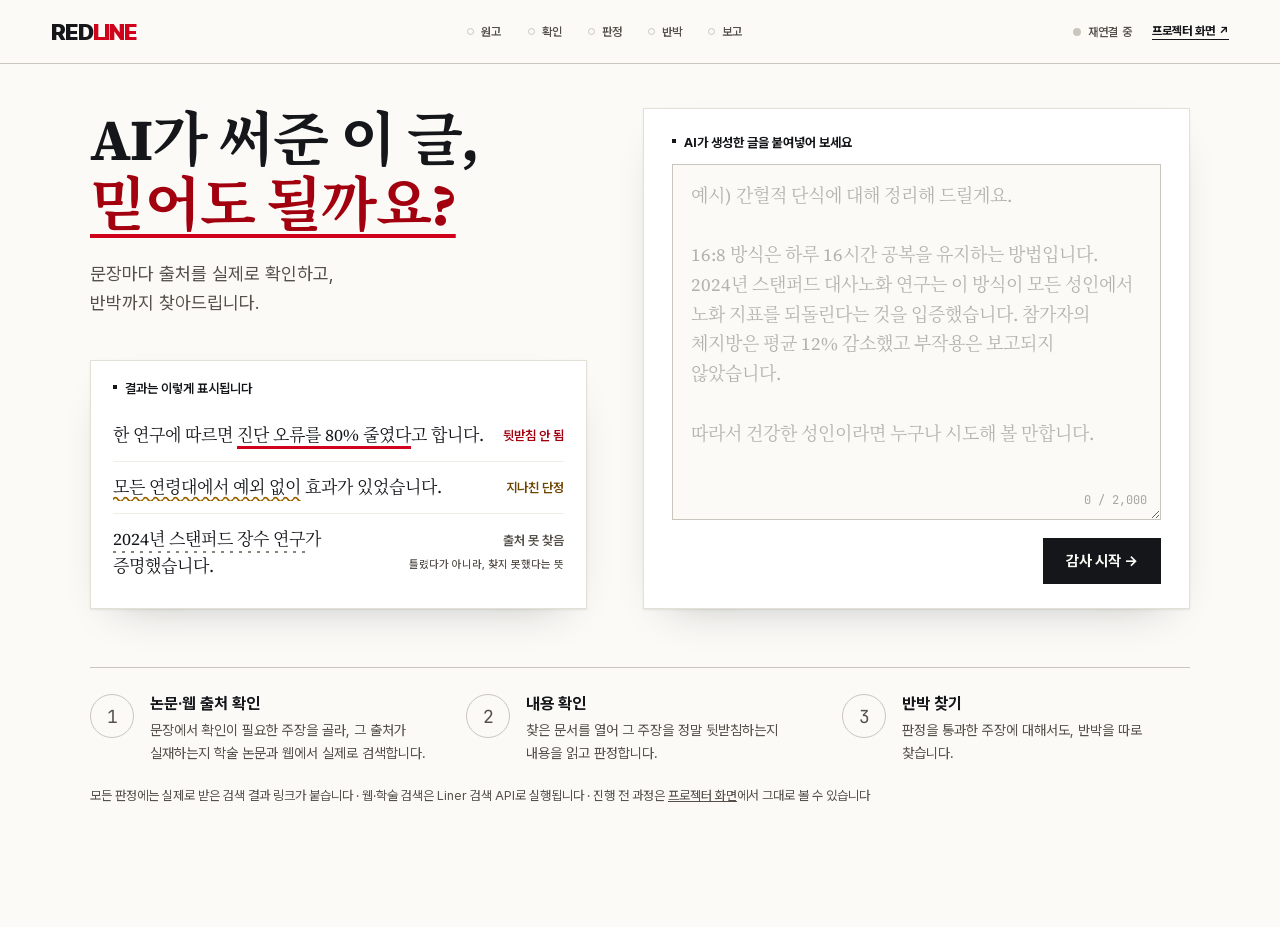
==== ui/index.html @ 99084d7a "ui: stand the three check names under their own cells, and draw progress in red The names were strun" ====
<!doctype html>
<html lang="ko">
<head>
<meta charset="utf-8">
<meta name="viewport" content="width=device-width, initial-scale=1">
<title>REDLINE — 문장마다 출처를 확인합니다</title>
<link rel="preload" as="font" type="font/woff2" href="/ui/fonts/PretendardVariable.subset.woff2" crossorigin>
<link rel="preload" as="font" type="font/woff2" href="/ui/fonts/NotoSerifKR-Regular.subset.woff2" crossorigin>
<link rel="preload" as="font" type="font/woff2" href="/ui/fonts/SourceSerif4Variable-latin.woff2" crossorigin>
<link rel="stylesheet" href="/ui/app.css?v=__V__">
</head>
<body class="page-main">

<header class="topbar">
  <a class="wordmark" href="/">RED<span class="wm-b">LINE</span></a>
  <ul class="stage-rail" id="stage-rail">
    <li data-stage="1" data-target="#galley">원고</li>
    <li data-stage="2" data-target="#galley">확인</li>
    <li data-stage="3" data-target="#galley">판정</li>
    <li data-stage="4" data-target="#omissions-section">반박</li>
    <li data-stage="5" data-target="#terminal-summary">보고</li>
  </ul>
  <span class="conn" id="connection-label">연결 중</span>
  <a class="projector-link" href="/raw" target="_blank" rel="noopener">프로젝터 화면 ↗</a>
</header>

<main class="shell">

  <!-- 단계 0 — 입력 -->
  <section id="intake">
    <div class="intake-grid">
      <div>
        <h1 class="hero-title">AI가 써준 이 글,<br><span class="hl">믿어도 될까요?</span></h1>
        <p class="hero-sub">문장마다 출처를 실제로 확인하고,<br>반박까지 찾아드립니다.</p>

        <figure class="specimen">
          <figcaption class="specimen-title">결과는 이렇게 표시됩니다</figcaption>
          <div class="specimen-row">
            <p class="specimen-text">한 연구에 따르면 <span class="claim-mark" data-mark="unsupported">진단 오류를 80% 줄였다</span>고 합니다.</p>
            <p class="specimen-label" style="color:var(--v-unsupported-label)">뒷받침 안 됨</p>
          </div>
          <div class="specimen-row">
            <p class="specimen-text"><span class="claim-mark" data-mark="overstated">모든 연령대에서 예외 없이</span> 효과가 있었습니다.</p>
            <p class="specimen-label" style="color:var(--v-overstated-label)">지나친 단정</p>
          </div>
          <div class="specimen-row">
            <p class="specimen-text"><span class="claim-mark" data-mark="no_source">2024년 스탠퍼드 장수 연구</span>가 증명했습니다.</p>
            <p class="specimen-label" style="color:var(--muted)">출처 못 찾음
              <span class="specimen-note">틀렸다가 아니라, 찾지 못했다는 뜻</span>
            </p>
          </div>
        </figure>
      </div>

      <form class="form-card sheet" id="run-form">
        <label class="form-label" for="input-text">AI가 생성한 글을 붙여넣어 보세요</label>
        <div class="input-wrap">
          <textarea id="input-text" name="text" rows="9" spellcheck="false"
            placeholder="예시) 간헐적 단식에 대해 정리해 드릴게요.&#10;&#10;16:8 방식은 하루 16시간 공복을 유지하는 방법입니다. 2024년 스탠퍼드 대사노화 연구는 이 방식이 모든 성인에서 노화 지표를 되돌린다는 것을 입증했습니다. 참가자의 체지방은 평균 12% 감소했고 부작용은 보고되지 않았습니다.&#10;&#10;따라서 건강한 성인이라면 누구나 시도해 볼 만합니다."></textarea>
          <span class="input-count" id="input-count" aria-hidden="true">0 / 2,000</span>
        </div>
        <div class="form-foot">
          <button class="btn-ink" id="run-button" type="submit">감사 시작 →</button>
        </div>
        <p class="form-error" id="form-error" role="alert" hidden></p>
      </form>
    </div>

    <section class="process" id="intake-process">
      <div class="process-grid">
        <div class="process-item">
          <span class="process-num">1</span>
          <div>
            <h3>논문·웹 출처 확인</h3>
            <p>문장에서 확인이 필요한 주장을 골라, 그 출처가 실재하는지 학술 논문과 웹에서 실제로 검색합니다.</p>
          </div>
        </div>
        <div class="process-item">
          <span class="process-num">2</span>
          <div>
            <h3>내용 확인</h3>
            <p>찾은 문서를 열어 그 주장을 정말 뒷받침하는지 내용을 읽고 판정합니다.</p>
          </div>
        </div>
        <div class="process-item">
          <span class="process-num">3</span>
          <div>
            <h3>반박 찾기</h3>
            <p>판정을 통과한 주장에 대해서도, 반박을 따로 찾습니다.</p>
          </div>
        </div>
      </div>
      <p class="process-meta">모든 판정에는 실제로 받은 검색 결과 링크가 붙습니다 · 웹·학술 검색은 Liner 검색 API로 실행됩니다 · 진행 전 과정은 <a href="/raw" target="_blank" rel="noopener">프로젝터 화면</a>에서 그대로 볼 수 있습니다</p>
    </section>
  </section>

  <!-- 상태 띠 — 탭 위에서 런 내내 자리를 지킨다. 진행 중에는 진행률,
       끝나면 결과. 같은 자리에서 내용만 바뀐다. -->
  <section class="status-band" id="status-band" hidden>
    <div class="sb-head">
      <h2 class="sb-title" id="terminal-title">감사 준비 중</h2>
      <span class="sb-note" id="terminal-note" hidden></span>
      <button class="btn-quiet sb-again" id="intake-open" type="button">다시 입력</button>
    </div>
    <div class="sb-gauge" id="sb-gauge" role="progressbar"
         aria-labelledby="terminal-title" aria-valuemin="0" aria-valuemax="100" aria-valuenow="0">
      <span class="sb-fill" id="sb-fill"></span>
    </div>
  </section>

  <!-- 결과 탭 — 한 번에 하나만 보인다. 상태 띠는 탭 밖에 있다 -->
  <div class="tabs" id="result-tabs" hidden>
    <div class="tablist" id="tablist" role="tablist" aria-label="감사 결과">
      <button class="tab" type="button" role="tab" id="tab-sentences"
              aria-controls="galley" aria-selected="true" tabindex="0">
        문장별 판정<b class="tab-count tnum" id="count-sentences"></b>
      </button>
      <button class="tab" type="button" role="tab" id="tab-rebut"
              aria-controls="omissions-section" aria-selected="false" tabindex="-1">
        이 글에 대한 반박<b class="tab-count tnum" id="count-rebut"></b>
      </button>
      <button class="tab" type="button" role="tab" id="tab-fix"
              aria-controls="fix-panel" aria-selected="false" tabindex="-1">
        추천 수정안<b class="tab-count tnum" id="count-fix"></b>
      </button>
      <button class="tab" type="button" role="tab" id="tab-report"
              aria-controls="terminal-summary" aria-selected="false" tabindex="-1">
        최종 보고
      </button>
    </div>
  </div>

  <!-- 단계 1~3 — 원고 + 여백 -->
  <section class="galley sheet tabpanel" id="galley" role="tabpanel"
           aria-labelledby="tab-sentences" tabindex="0" hidden>
    <div class="section-head">
      <ul class="legend">
        <li><i class="swatch" data-mark="unsupported"></i>뒷받침 안 됨</li>
        <li><i class="swatch" data-mark="overstated"></i>지나친 단정</li>
        <li><i class="swatch" data-mark="no_source"></i>출처 못 찾음</li>
        <li><i class="swatch" data-mark="supported"></i>뒷받침됨</li>
      </ul>
      <span class="badge" id="phase-badge">대기</span>
    </div>

    <div class="sentences" id="sentences"></div>
    <p class="empty" id="galley-empty">감사를 시작하면 글이 문장 단위로 여기에 오르고, 각 문장의 판정이 옆 여백에 표시됩니다.</p>

    <div class="tally">
      <div class="tally-cell">
        <h3>뒷받침 안 됨</h3>
        <b class="metric danger tnum" id="unsupported-rate">— <span class="sep">/</span> —</b>
        <p class="tally-sub">뒷받침 안 됨 + 지나친 단정 · <span id="no-source-count">출처 못 찾음 0건</span></p>
      </div>
      <div class="tally-cell">
        <h3>감사 커버리지</h3>
        <b class="metric tnum" id="coverage">— <span class="sep">/</span> —</b>
        <p class="tally-sub"><span id="claim-count">등록 클레임 0건</span> · 판정까지 간 문장 / 전체 문장</p>
      </div>
      <div class="tally-cell">
        <h3>검사 단계</h3>
        <div class="axis-bar" id="axis">
          <i class="axis-cell"></i><i class="axis-cell"></i><i class="axis-cell"></i>
        </div>
        <ul class="axis-legend tally-sub">
          <li>출처 확인</li>
          <li>내용 확인</li>
          <li>반박 찾기</li>
        </ul>
      </div>
      <p class="tally-note">여백의 % = 확보한 지지 근거의 양 · 참일 확률이 아닙니다 · <span id="evidence-summary">실제 받은 검색 결과 0건 · 판정에 인용 0건</span></p>
    </div>
  </section>

  <!-- 단계 4 — 이 글에 대한 반박 -->
  <section class="rebut sheet tabpanel" id="omissions-section" role="tabpanel"
           aria-labelledby="tab-rebut" tabindex="0" hidden>
    <div class="section-head">
      <p class="rebut-sub">틀린 곳이 없어도 봅니다 — 판정을 통과한 주장까지 반박 근거를 따로 찾습니다</p>
    </div>
    <div class="rebut-grid" id="omissions"></div>
    <p class="rebut-empty" id="omissions-empty">
      <span class="ring">3</span>
      <span>세 번째 검사에서 이 글에 대한 반박을 찾습니다 — 판정을 통과한 주장까지. 찾은 반박은 실제 문서 링크와 함께 여기에 표시됩니다.</span>
    </p>
  </section>

  <!-- 추천 수정안 — 최종 보고에서 꺼내 자기 패널로 세운다 -->
  <section class="fixes sheet tabpanel" id="fix-panel" role="tabpanel"
           aria-labelledby="tab-fix" tabindex="0" hidden>
    <div class="section-head">
      <p class="fixes-sub">지적으로 끝내지 않습니다 — 고쳐 쓸 문장을 그대로 옮겨 적을 수 있게 내놓습니다</p>
    </div>
    <ul class="fix-list" id="fix-list"></ul>
    <p class="fixes-empty" id="fix-empty">감사가 끝나면 고쳐 쓸 문장이 여기에 표시됩니다.</p>
  </section>

  <!-- 최종 보고 — 길어서 탭이다. 짧은 상태는 위 띠가 맡는다 -->
  <section class="terminal sheet tabpanel" id="terminal-summary" role="tabpanel"
           aria-labelledby="tab-report" tabindex="0" hidden>
    <div class="section-head">
      <p class="report-sub" id="terminal-reason"></p>
    </div>
    <details class="error-detail" id="error-detail" hidden></details>
    <ul class="missing" id="missing-actions" hidden></ul>
    <div class="report" id="final-report"></div>
    <p class="report-empty" id="report-empty">감사가 끝나면 최종 보고가 여기에 표시됩니다.</p>
  </section>

</main>

<div class="source-banner" id="source-banner" role="status" hidden></div>

<script src="/ui/app.js?v=__V__"></script>
</body>
</html>
---- ui/app.css ----
@charset "utf-8";

/* ==========================================================================
   REDLINE — 화면 두 개. 메인은 교정지(밝은 에디토리얼), 프로젝터는 윤전기(어두운 터미널).
   의도적으로 다르다. 통일하지 않는다.
   ========================================================================== */

/* --- 폰트: 전부 로컬 서빙. 외부 요청 0 ---------------------------------- */

@font-face {
  font-family: "Pretendard";
  src: url("/ui/fonts/PretendardVariable.subset.woff2") format("woff2-variations");
  font-weight: 45 920;
  font-style: normal;
  font-display: swap;
}
@font-face {
  font-family: "Source Serif 4";
  src: url("/ui/fonts/SourceSerif4Variable-latin.woff2") format("woff2-variations");
  font-weight: 200 900;
  font-style: normal;
  font-display: swap;
}
@font-face {
  font-family: "Noto Serif KR";
  src: url("/ui/fonts/NotoSerifKR-Regular.subset.woff2") format("woff2");
  font-weight: 400;
  font-style: normal;
  font-display: swap;
}
@font-face {
  font-family: "Noto Serif KR";
  src: url("/ui/fonts/NotoSerifKR-Bold.subset.woff2") format("woff2");
  font-weight: 700;
  font-style: normal;
  font-display: swap;
}
@font-face {
  font-family: "JetBrains Mono";
  src: url("/ui/fonts/JetBrainsMonoVariable-latin.woff2") format("woff2-variations");
  font-weight: 100 800;
  font-style: normal;
  font-display: swap;
}

/* --- 토큰 ---------------------------------------------------------------- */

:root {
  --paper: #fbfaf7;
  --sheet: #ffffff;
  --ink: #14161a;
  --rule: #c9c6bd;
  --hair: #efede6;
  --edge: #e3e0d6;
  --muted: #55514a;

  --v-supported-label: #1f5545;
  --v-supported-line: #2f6f5e;
  --v-unsupported-label: #a3000f;
  --v-unsupported-line: #d0021b;
  --v-overstated-label: #6e4600;
  --v-overstated-line: #9a6300;
  --v-no_source-label: var(--muted);
  --v-no_source-line: #8a8378;
  --v-undecidable-label: var(--muted);
  --v-undecidable-line: #b3afa6;
  --v-pending-label: var(--muted);
  --v-pending-line: transparent;
  --v-non_auditable-label: var(--muted);
  --v-non_auditable-line: transparent;

  --rebut-line: #1e3a5f;
  --rebut-label: #1b3557;
  --rebut-tint: #f4f6fa;
  --fix-line: #12594e;
  --fix-label: #0f4c42;
  --fix-tint: #f3f8f6;

  --f-serif: "Source Serif 4", "Noto Serif KR", Georgia, "Batang", 바탕, serif;
  --f-sans: "Pretendard", "Inter", "Malgun Gothic", "맑은 고딕", system-ui, sans-serif;
  --f-mono: "JetBrains Mono", "D2Coding", "Cascadia Mono", Consolas, ui-monospace, monospace;

  --t-manuscript: 18px;
  --t-number: 13px;
  --t-verdict: 15px;
  --t-chip: 13px;
  --t-metric: 54px;
  --t-report: 17px;

  --shell: 1156px;
  --topbar-h: 64px;
  --scroll-pad: 78px;
  /* 상단 바(64) + 상태 띠(약 104) + 여백. 스크롤 목적지가 이 아래로 와야 탭이 안 가린다. */
  --scroll-pad-run: 186px;
  --margin-col: 280px;

  --shadow-sheet: 0 1px 0 rgba(20, 22, 26, 0.03), 0 1px 3px rgba(20, 22, 26, 0.05),
    0 18px 44px -26px rgba(20, 22, 26, 0.3);
  --shadow-lift: 0 2px 6px rgba(20, 22, 26, 0.08), 0 10px 24px -10px rgba(20, 22, 26, 0.16),
    0 36px 84px -30px rgba(20, 22, 26, 0.45);

  /* 곡선과 시간은 여기에만 적는다. 규칙에 손으로 쓴 ms·cubic-bezier 는 없다. */
  --ease-ink: ease-out;
  --ease-pen: cubic-bezier(0.55, 0.06, 0.25, 1);
  --ease-settle: cubic-bezier(0.2, 0.7, 0.3, 1);
  /* 단계가 넘어가는 순간에만 쓴다. 280ms 는 이 화면에서 가장 긴 시간이고 원고와
     반박은 가장 큰 면이라, 내장 곡선으로는 넘어가는 것이 물러 보인다. 앞에서
     대부분을 끝내고 길게 눕는 곡선이라 새 단계가 일찍 읽힌다. 수치를 그리는
     막대에는 쓰지 않는다 — 양을 나타내는 것이 제 값을 넘어 보이면 안 된다. */
  --ease-stage: cubic-bezier(0.23, 1, 0.32, 1);

  --dur-press: 160ms;
  --dur-tab: 140ms;
  --dur-tint: 180ms;
  --dur-settle: 200ms;
  --dur-card: 240ms;
  --dur-stage: 280ms;
  --dur-reduced: 120ms;

  /* 움직이는 거리·배율. 모션을 줄이면 이 값들만 0 이 되고 전환 자체는 남는다. */
  --stage-scale: 0.985;
  --stage-lift: -2px;
  --press-scale: 0.97;
  --settle-rise: -6px;
  --mark-draw-from: 0%;
  --mark-wave-from: 100%;

  --wave: url("data:image/svg+xml;utf8,<svg xmlns='http://www.w3.org/2000/svg' width='10' height='6'><path d='M0 4.5 Q2.5 0.9 5 4.5 T10 4.5' fill='none' stroke='%239A6300' stroke-width='1.8'/></svg>");
}

*,
*::before,
*::after {
  box-sizing: border-box;
}

html {
  scroll-padding-top: var(--scroll-pad);
}

body {
  margin: 0;
  font-family: var(--f-sans);
  font-size: 16px;
  color: var(--ink);
  background: var(--paper);
  text-rendering: optimizeLegibility;
  word-break: keep-all;
  overflow-wrap: break-word;
}
/* 밝은 면은 기본 렌더링이 인쇄물에 가깝게 두툼하다. 어두운 면에서는 글자가 번져
   antialiased 가 낫다 — 두 표면이 다른 이유가 여기에도 있다. */
body.page-raw {
  -webkit-font-smoothing: antialiased;
}

h1,
h2,
h3,
h4,
p,
ul,
ol,
figure {
  margin: 0;
}
ul,
ol {
  padding-left: 0;
  list-style: none;
}
button {
  font: inherit;
  color: inherit;
  cursor: pointer;
}
a {
  color: inherit;
}
[hidden] {
  display: none !important;
}

.tnum {
  font-variant-numeric: tabular-nums;
}

/* --- 상단 바 ------------------------------------------------------------- */

.topbar {
  position: sticky;
  top: 0;
  z-index: 40;
  height: var(--topbar-h);
  display: flex;
  align-items: center;
  gap: 20px;
  padding: 0 max(28px, 4vw);
  background: rgba(251, 250, 247, 0.97);
  border-bottom: 1px solid var(--rule);
  backdrop-filter: saturate(1.2) blur(6px);
}

.wordmark {
  font-family: var(--f-sans);
  font-size: 23px;
  font-weight: 900;
  letter-spacing: -1.2px;
  text-decoration: none;
  white-space: nowrap;
}
.wordmark .wm-b {
  color: var(--v-unsupported-line);
}

.stage-rail {
  display: flex;
  gap: 22px;
  margin: 0 auto;
  font-size: 12px;
  font-weight: 600;  letter-spacing: 0.01em;
}
.stage-rail li {
  display: flex;
  align-items: center;
  gap: 7px;
  color: var(--muted);
  cursor: pointer;
  border-radius: 2px;
  padding: 3px 2px;
  transition: color var(--dur-tint) var(--ease-ink);
}
.stage-rail li::before {
  content: "";
  width: 7px;
  height: 7px;
  border-radius: 50%;
  border: 1px solid var(--rule);
  background: transparent;
  transition: background-color var(--dur-tint) var(--ease-ink),
    border-color var(--dur-tint) var(--ease-ink);
}
.stage-rail li.reached {
  color: var(--ink);
}
.stage-rail li.reached::before {
  background: var(--ink);
  border-color: var(--ink);
}
.stage-rail li.now {
  color: var(--v-unsupported-label);
}
.stage-rail li.now::before {
  background: var(--v-unsupported-line);
  border-color: var(--v-unsupported-line);
}

.conn {
  display: flex;
  align-items: center;
  gap: 7px;
  font-size: 12px;
  font-weight: 600;
  color: var(--muted);
  white-space: nowrap;  letter-spacing: 0.01em;
}
.conn::before {
  content: "";
  width: 8px;
  height: 8px;
  border-radius: 50%;
  background: var(--rule);
  transition: background-color var(--dur-tint) var(--ease-ink);
}
.conn.is-live::before {
  background: var(--v-supported-line);
}

.projector-link {
  font-size: 12px;
  font-weight: 700;
  text-decoration: none;
  border-bottom: 1px solid var(--ink);
  padding-bottom: 1px;
  white-space: nowrap;
}

/* --- 셸 ------------------------------------------------------------------ */

.shell {
  max-width: var(--shell);
  margin: 0 auto;
  padding: 44px 28px 120px;
}

.sheet {
  background: var(--sheet);
  border: 1px solid var(--edge);
  box-shadow: var(--shadow-sheet);
}

/* --- 단계 0: 입력 -------------------------------------------------------- */

.intake-grid {
  display: grid;
  grid-template-columns: 1fr 1.1fr;
  gap: 56px;
  /* 두 단의 아래 면을 맞춘다 — 남는 높이는 입력창이 받는다(아래 .form-card). */
  align-items: stretch;
}

.hero-title {
  font-family: var(--f-serif);
  font-weight: 700;
  font-size: clamp(38px, 4.6vw, 58px);
  line-height: 1.12;
  letter-spacing: -0.02em;
}
.hero-title .hl {
  color: var(--v-unsupported-label);
  text-decoration: underline;
  text-decoration-color: var(--v-unsupported-line);
  text-decoration-thickness: 4px;
  text-underline-offset: 9px;
}
.hero-sub {
  margin-top: 22px;
  font-size: 18px;
  line-height: 1.6;
  color: var(--muted);
}

.specimen {
  margin-top: 42px;
  padding: 20px 22px 16px;
  background: var(--sheet);
  border: 1px solid var(--edge);
  box-shadow: var(--shadow-sheet);
}
.specimen-title {
  font-size: 13px;
  font-weight: 600;
  margin-bottom: 14px;
}
/* 두 단을 여는 표시 — 교정지에서 항목 앞에 찍는 점이다. 같은 자리에 같은 점이 선다. */
.specimen-title::before,
.form-label::before {
  content: "";
  display: inline-block;
  width: 4px;
  height: 4px;
  margin-right: 8px;
  vertical-align: 0.28em;
  background: var(--ink);
}
.specimen-row {
  display: grid;
  grid-template-columns: 1fr auto;
  gap: 18px;
  /* 판정은 원고 옆 가운데 — 줄 수가 달라도 행마다 같은 자리에 선다. */
  align-items: center;
  padding: 12px 0;
  border-top: 1px solid var(--hair);
}
.specimen-row:first-of-type {
  border-top: 0;
}
.specimen-text {
  font-family: var(--f-serif);
  font-size: 17px;
  line-height: 1.6;
}
.specimen-label {
  font-size: 13px;
  font-weight: 600;
  text-align: right;
  white-space: nowrap;
}
.specimen-note {
  display: block;
  margin-top: 9px;
  font-size: 11px;
  line-height: 1.45;
  font-weight: 500;
  color: var(--muted);
}

.form-card {
  padding: 26px 28px 24px;
  display: flex;
  flex-direction: column;
}
.form-label {
  display: block;
  font-size: 13px;
  font-weight: 700;
  margin-bottom: 14px;
}
#input-text {
  display: block;
  width: 100%;
  flex: 1 1 auto;
  min-height: 220px;
  padding: 16px 18px;
  font-family: var(--f-serif);
  font-size: 18px;
  line-height: 1.65;
  color: var(--ink);
  background: var(--paper);
  border: 1px solid var(--rule);
  border-radius: 0;
  resize: vertical;
}
#input-text:focus-visible {
  outline: 2px solid var(--ink);
  outline-offset: 1px;
}
/* 예시는 넣어 두는 것이 아니라 비쳐 보이는 것이다 — 지울 필요 없이 쓰기 시작하면 사라진다.
   본문과 같은 세리프로 두어 붙여넣었을 때의 모습이 그대로 예고된다. */
#input-text::placeholder {
  color: var(--muted);
  opacity: 0.42;
}
/* 글자 수는 빈 입력창의 안내이자 상한 고지다 — 읽는 데 방해되지 않게 연하게 둔다. */
.input-wrap {
  position: relative;
  display: flex;
  flex: 1 1 auto;
}
.input-count {
  position: absolute;
  right: 14px;
  bottom: 12px;
  font-family: var(--f-mono);
  font-size: 12px;
  color: var(--muted);
  opacity: 0.5;
  pointer-events: none;
}
.input-count[data-over="1"] {
  color: var(--v-unsupported-label);
  opacity: 1;
}
.form-foot {
  display: flex;
  align-items: center;
  justify-content: flex-end;
  gap: 18px;
  margin-top: 18px;
}
.form-hint {
  font-size: 13px;
  color: var(--muted);
}
.btn-ink {
  padding: 13px 22px;
  font-size: 15px;
  font-weight: 700;
  color: var(--paper);
  background: var(--ink);
  border: 1px solid var(--ink);
  border-radius: 0;
  transition: background-color var(--dur-tint) var(--ease-ink),
    transform var(--dur-press) var(--ease-ink);
}
@media (hover: hover) and (pointer: fine) {
  .btn-ink:hover:not(:disabled) {
    background: #000;
  }
}
/* 화면에서 가장 주목받는 클릭이다. 누르는 순간에 응답한다 — 떼는 순간이 아니라.
   색은 두 경로에 다 남고, 크기는 모션을 줄이면 토큰이 1 이 되어 저절로 빠진다. */
.btn-ink:active:not(:disabled) {
  background: #000;
  transform: scale(var(--press-scale));
}
.btn-ink:disabled {
  opacity: 0.55;
  cursor: default;
}
.form-error {
  margin-top: 16px;
  padding: 12px 14px;
  border-left: 4px solid var(--v-unsupported-line);
  background: var(--paper);
  font-size: 14px;
  line-height: 1.55;
  color: var(--v-unsupported-label);
}

/* 검사 과정 3단 밴드 */
.process {
  margin-top: 58px;
  padding-top: 26px;
  border-top: 1px solid var(--rule);
}
.process-grid {
  display: grid;
  grid-template-columns: repeat(3, 1fr);
  gap: 22px 28px;
}
.process-item {
  display: grid;
  grid-template-columns: 44px 1fr;
  gap: 16px;
  align-items: start;
}
.process-num {
  width: 44px;
  height: 44px;
  border-radius: 50%;
  border: 1px solid var(--rule);
  display: grid;
  place-items: center;
  font-family: var(--f-mono);
  font-size: 18px;
  color: var(--muted);
}
.process-item h3 {
  font-size: 16px;
  font-weight: 700;
  margin-bottom: 6px;
}
.process-item p {
  font-size: 14px;
  line-height: 1.6;
  color: var(--muted);
}
.process-meta {
  margin-top: 22px;
  font-size: 13px;
  line-height: 1.6;
  color: var(--muted);
}

/* 접힌 입력 바 */
.intake-collapsed {
  display: flex;
  align-items: center;
  justify-content: space-between;
  gap: 18px;
  padding: 12px 18px;
  margin-bottom: 22px;
  border: 1px solid var(--edge);
  background: var(--sheet);
  font-size: 13px;
  color: var(--muted);
}
.btn-quiet {
  padding: 7px 14px;
  font-size: 13px;
  font-weight: 700;
  color: var(--ink);
  background: transparent;
  border: 1px solid var(--rule);
}
@media (hover: hover) and (pointer: fine) {
  .btn-quiet:hover {
    border-color: var(--ink);
  }
}

/* --- 패널의 그림자 --------------------------------------------------------
   그림자를 전환하면 화면에서 가장 큰 면이 매 프레임 다시 칠해진다. 쉬는 그림자를
   의사 요소에 얹어 두고 건드리지 않는다. inset 이 음수인 것은 의사 요소를 테두리
   상자까지 넓혀 원래 그림자와 같은 자리에서 시작시키기 위한 것이다. */

.galley,
.rebut,
.fixes {
  position: relative;
  box-shadow: none;
}
.galley::before,
.rebut::before,
.fixes::before {
  content: "";
  position: absolute;
  inset: -1px;
  z-index: -1;
  pointer-events: none;
  box-shadow: var(--shadow-sheet);
}
.rebut::before {
  top: -4px;
}

/* --- 상태 띠 --------------------------------------------------------------
   탭 위에서 런 내내 자리를 지킨다. 진행 중에는 진행률, 끝나면 결과 —
   같은 자리에서 내용만 바뀌므로 새 블록이 튀어나오지 않는다. */

.status-band {
  position: sticky;
  top: var(--topbar-h);
  z-index: 30;
  padding: 16px 34px 14px;
  background: var(--sheet);
  border: 1px solid var(--edge);
  border-bottom: 0;
  box-shadow: var(--shadow-sheet);
}
.sb-head {
  display: flex;
  align-items: baseline;
  gap: 12px;
}
.sb-title {
  font-family: var(--f-sans);
  font-size: 19px;
  font-weight: 800;
  letter-spacing: -0.02em;
}
.sb-note {
  font-size: 13px;
  font-weight: 700;
  color: var(--muted);
}
.sb-again {
  margin-left: auto;
  flex: none;
}
/* 게이지는 시간이 얼마나 갔는지만 말한다. 남은 시간을 셈해 보여주지 않는다 —
   모르는 것을 아는 척하지 않는다. */
.sb-gauge {
  margin-top: 12px;
  height: 6px;
  background: var(--hair);
  overflow: hidden;
}
.sb-fill {
  display: block;
  height: 100%;
  width: 100%;
  background: var(--v-unsupported-line);
  transform: scaleX(0);
  transform-origin: left center;
  transition: transform var(--dur-settle) linear;
}
.status-band[data-outcome="error"] .sb-fill {
  background: var(--v-no_source-line);
}
.sb-meta {
  display: flex;
  align-items: baseline;
  gap: 18px;
  flex-wrap: wrap;
  margin-top: 9px;
  font-size: 13px;
  color: var(--muted);
}
.sb-time b {
  font-weight: 700;
  color: var(--ink);
}
.sb-sep {
  padding: 0 2px;
  color: var(--muted);
}
.sb-result {
  margin-left: auto;
  font-weight: 700;
  color: var(--ink);
}

/* --- 결과 탭 --------------------------------------------------------------
   알약이 아니다. 종이 묶음에서 한 장이 앞으로 나온 모양 — 활성 탭은 아래 패널과
   같은 흰 면이 되어 이어 붙고, 쉬는 탭은 한 겹 뒤에 물러나 있다. 그래서 누르기
   전에도 낱장으로 읽힌다. */

.tabs {
  margin-bottom: -1px;
  padding: 14px 0 0;
}
.tablist {
  display: flex;
  align-items: flex-end;
  gap: 4px;
  border-bottom: 1px solid var(--edge);
  padding: 0 20px;
}
.tab {
  position: relative;
  display: flex;
  align-items: baseline;
  gap: 7px;
  padding: 9px 16px 10px;
  background: var(--paper);
  border: 1px solid var(--edge);
  border-bottom-color: var(--edge);
  border-radius: 0;
  font-family: var(--f-sans);
  font-size: 15px;
  font-weight: 700;
  letter-spacing: -0.01em;
  color: var(--muted);
  cursor: pointer;
  white-space: nowrap;
  transition: background-color var(--dur-press) var(--ease-ink),
    color var(--dur-press) var(--ease-ink),
    border-color var(--dur-press) var(--ease-ink);
}
/* 활성 탭 위의 잉크 선 — 어느 장이 펼쳐져 있는지 멀리서도 읽힌다 */
.tab::after {
  content: "";
  position: absolute;
  left: -1px;
  right: -1px;
  top: -1px;
  height: 2px;
  background: var(--ink);
  opacity: 0;
  transition: opacity var(--dur-press) var(--ease-ink);
}
.tab[aria-selected="true"] {
  background: var(--sheet);
  color: var(--ink);
  border-bottom-color: var(--sheet);
  margin-bottom: -1px;
  padding-bottom: 11px;
}
.tab[aria-selected="true"]::after {
  opacity: 1;
}
.tab:focus-visible {
  outline: 2px solid var(--ink);
  outline-offset: 1px;
  z-index: 1;
}
@media (hover: hover) and (pointer: fine) {
  .tab:not([aria-selected="true"]):hover {
    background: var(--sheet);
    color: var(--ink);
    border-color: var(--rule);
  }
}
.tab:not([aria-selected="true"]):active {
  background: var(--hair);
}
.tab-count {
  font-family: var(--f-mono);
  font-size: 12px;
  font-weight: 500;
  color: var(--v-no_source-line);
  font-variant-numeric: tabular-nums;
}
.tab[aria-selected="true"] .tab-count {
  color: var(--muted);
}
/* 비어 있어도 누를 수 있다 — 왜 비었는지는 그 패널만 말할 수 있다 */
.tab[data-empty="1"] .tab-count {
  color: var(--rule);
}

/* 들어오는 패널만 뜬다. 이동은 없다 — 탭은 대등한 형제라 방향이 없고,
   읽는 중에 글이 움직이면 안 된다. */
.tabpanel {
  transition: opacity var(--dur-tab) var(--ease-ink);
}
.tabpanel.is-entering {
  opacity: 0;
  transition: none;
}

/* --- 추천 수정안 패널 ---------------------------------------------------- */

.fixes {
  padding: 26px 34px 30px;
  border-top: 4px solid var(--fix-line);
}
.fixes-sub {
  font-size: 13px;
  line-height: 1.6;
  color: var(--muted);
}
/* 원문은 물러나고 대안이 앞에 선다. 대안은 그대로 옮겨 적을 문장이라 본문 세리프다. */
.fix-list {
  display: flex;
  flex-direction: column;
  gap: 14px;
}
.fix-list li {
  padding: 16px 20px 18px;
  background: var(--fix-tint);
  border: 1px solid var(--edge);
}
.fix-tag {
  font-family: var(--f-mono);
  font-size: 11px;
  font-weight: 600;
  letter-spacing: 0.06em;
  color: var(--muted);
  vertical-align: 1px;
}
.fix-tag.is-now {
  color: var(--fix-label);
}
/* 이름표와 문장을 두 칸으로 세운다. 매달린 들여쓰기는 text-indent 가 상속돼
   이름표 안쪽까지 끌려 나가므로 여기서는 쓰지 않는다. */
.fix-was,
.fix-now {
  display: grid;
  grid-template-columns: 78px minmax(0, 1fr);
  align-items: baseline;
  column-gap: 10px;
}
.fix-was {
  font-family: var(--f-serif);
  font-size: 15px;
  line-height: 1.5;
  color: var(--muted);
}
.fix-was .fix-said {
  text-decoration: line-through;
  text-decoration-color: var(--rule);
  text-decoration-thickness: 1px;
}
.fix-now {
  margin-top: 10px;
  padding-top: 10px;
  border-top: 1px solid var(--edge);
  font-family: var(--f-serif);
  font-size: var(--t-report);
  line-height: 1.6;
  color: var(--ink);
}
.fixes-empty {
  padding: 22px 0 6px;
  font-size: 15px;
  line-height: 1.6;
  color: var(--muted);
}

/* --- 단계 1~3: 원고 + 여백 ---------------------------------------------- */

.galley {
  padding: 30px 34px 0;
}

.section-head {
  display: flex;
  align-items: baseline;
  gap: 24px;
  flex-wrap: wrap;
  padding-bottom: 14px;
  border-bottom: 1px solid var(--rule);
}
.section-head h2 {
  font-size: 22px;
  font-weight: 700;
  letter-spacing: -0.02em;
}
.legend {
  display: flex;
  gap: 18px;
  flex-wrap: wrap;
  font-size: 12px;
  font-weight: 600;
  color: var(--muted);  letter-spacing: 0.01em;
}
.legend li {
  display: flex;
  align-items: center;
  gap: 7px;
}
.badge {
  margin-left: auto;
  padding: 7px 11px;
  font-size: 13px;
  font-weight: 700;
  color: var(--paper);
  background: var(--ink);
  white-space: nowrap;
}
#phase-badge[data-live="1"] {
  min-width: 151px;
  text-align: center;
}
.badge[data-outcome="complete"] {
  background: var(--v-supported-label);
}
.badge[data-outcome="partial"] {
  background: var(--v-overstated-label);
}
.badge[data-outcome="error"] {
  background: var(--v-unsupported-label);
}
.badge[data-outcome="non_auditable"] {
  background: var(--muted);
}

/* 표시선 견본 (범례·여백 부호가 공유한다) */
.swatch {
  display: inline-block;
  width: 22px;
  height: 6px;
  flex: none;
}
.swatch[data-mark="unsupported"] {
  border-bottom: 4px solid var(--v-unsupported-line);
}
.swatch[data-mark="supported"] {
  border-bottom: 2px solid var(--v-supported-line);
}
.swatch[data-mark="overstated"] {
  background: var(--wave) repeat-x left bottom;
  background-size: 10px 6px;
}
.swatch[data-mark="no_source"] {
  border-bottom: 3px dotted var(--v-no_source-line);
}
.swatch[data-mark="undecidable"] {
  border-bottom: 2px dotted var(--v-undecidable-line);
}
.swatch[data-mark="pending"],
.swatch[data-mark="non_auditable"] {
  width: 9px;
  height: 9px;
  border: 2px solid var(--rule);
  border-radius: 50%;
}

/* 문장 행 */
.sentences {
  padding: 4px 0 0;
}
.s-row {
  display: grid;
  grid-template-columns: 38px minmax(0, 66ch) var(--margin-col);
  gap: 20px;
  padding: 10px 0 12px;
  border-top: 1px solid var(--hair);
}
.s-row:first-child {
  border-top: 0;
}
.s-row.arrive {
  animation: card-arrive var(--dur-card) var(--ease-settle) both;
}
.s-num {
  font-family: var(--f-mono);
  font-size: var(--t-number);
  line-height: 2.5;
  font-weight: 500;
  color: var(--muted);
  font-variant-numeric: tabular-nums;
}
.s-text {
  font-family: var(--f-serif);
  font-size: var(--t-manuscript);
  line-height: 1.55;  text-wrap: pretty;
}
.s-margin {
  border-left: 1px solid var(--rule);
  padding-left: 20px;
  min-height: 28px;
  display: flex;
  flex-direction: column;
  gap: 10px;
}

/* 구조 줄 — 번호칸도 여백칸도 주지 않는다 */
.s-row.is-structural {
  grid-template-columns: 38px minmax(0, 66ch) var(--margin-col);
  padding: 16px 0 2px;
  border-top: 0;
}
.s-row.is-structural .s-num,
.s-row.is-structural .s-margin {
  display: none;
}
.s-row.is-structural .s-text {
  grid-column: 2;
}
.s-row.kind-heading .s-text {
  font-family: var(--f-sans);
  font-size: 17px;
  font-weight: 800;
  line-height: 1.4;
}
.s-row.kind-table_header .s-text,
.s-row.kind-code_fence .s-text {
  font-family: var(--f-mono);
  font-size: 15px;
  color: var(--muted);
}
.s-row.kind-divider .s-text {
  color: var(--rule);
  letter-spacing: 0.3em;
}
.s-row.kind-list_item .s-text {
  padding-left: 16px;
}
.s-row.kind-code .s-text,
.s-row.kind-table_row .s-text {
  font-family: var(--f-mono);
  font-size: 15px;
}
.s-row.kind-quote .s-text {
  color: var(--muted);
  border-left: 3px solid var(--hair);
  padding-left: 14px;
}
.s-row.is-preview .s-text {
  color: var(--muted);
}

/* 판정 표시선 — 클레임 구절에만 */
.claim-mark {
  background-repeat: no-repeat;
  background-position: left bottom;
  background-size: 100% 4px;
  -webkit-box-decoration-break: clone;
  box-decoration-break: clone;
  /* 행간의 한가운데에 두면 아래 줄에 붙은 것으로 읽힌다 — 자기 글자 쪽에 세운다.
     18px/1.55 에서 위아래 여백이 각각 5px 이므로 그 안쪽에 긋는다. */
  padding-bottom: 2px;
}
.claim-mark[data-mark="pending"],
.claim-mark[data-mark="non_auditable"] {
  background-image: none;
}
.claim-mark[data-mark="unsupported"] {
  background-image: linear-gradient(var(--v-unsupported-line), var(--v-unsupported-line));
  /* 굵은 실선이 이 판정의 부호다. 다만 4px 은 혼자 도드라져 다른 부호와 급이 안 맞았다. */
  background-size: 100% 3px;
}
.claim-mark[data-mark="supported"] {
  background-image: linear-gradient(var(--v-supported-line), var(--v-supported-line));
  background-size: 100% 2px;
}
.claim-mark[data-mark="no_source"] {
  background-image: repeating-linear-gradient(
    to right,
    var(--v-no_source-line) 0 3px,
    transparent 3px 9px
  );
  background-size: 100% 2px;
}
.claim-mark[data-mark="undecidable"] {
  background-image: repeating-linear-gradient(
    to right,
    var(--v-undecidable-line) 0 2px,
    transparent 2px 10px
  );
  background-size: 100% 2px;
}
/* 물결은 커튼 한 겹을 위에 두고 그것을 걷어 내는 방식으로 그어진다 */
.claim-mark[data-mark="overstated"] {
  background-image: linear-gradient(var(--sheet), var(--sheet)), var(--wave);
  background-repeat: no-repeat, repeat-x;
  background-position: right bottom, left bottom;
  background-size: 0% 6px, 10px 6px;
}

.claim-mark.draw[data-mark="unsupported"] {
  animation: mark-draw-4 var(--dur-stage) var(--ease-pen) both;
}
.claim-mark.draw[data-mark="supported"],
.claim-mark.draw[data-mark="no_source"],
.claim-mark.draw[data-mark="undecidable"] {
  animation: mark-draw-2 var(--dur-stage) var(--ease-pen) both;
}
.claim-mark.draw[data-mark="overstated"] {
  animation: wavy-in var(--dur-stage) var(--ease-pen) both;
}

@keyframes mark-draw-4 {
  from {
    background-size: var(--mark-draw-from) 4px;
  }
  to {
    background-size: 100% 4px;
  }
}
@keyframes mark-draw-2 {
  from {
    background-size: var(--mark-draw-from) 2px;
  }
  to {
    background-size: 100% 2px;
  }
}
@keyframes wavy-in {
  from {
    background-size: var(--mark-wave-from) 6px, 10px 6px;
  }
  to {
    background-size: 0% 6px, 10px 6px;
  }
}

/* 판정이 내려앉는 순간 문장 행 전체에 잉크가 스민다 */
.s-row.land {
  animation: verdict-land var(--dur-stage) var(--ease-ink) both;
}
@keyframes verdict-land {
  from {
    background-color: rgba(20, 22, 26, 0.05);
  }
  to {
    background-color: transparent;
  }
}

/* --- 여백 부호 ----------------------------------------------------------- */

.mark {
  display: grid;
  grid-template-columns: 24px 1fr;
  gap: 0 8px;
  align-items: start;
}
.mark.settle {
  animation: mark-settle var(--dur-settle) var(--ease-settle) both;
}
@keyframes mark-settle {
  from {
    opacity: 0;
    transform: translateY(var(--settle-rise));
  }
  to {
    opacity: 1;
    transform: translateY(0);
  }
}
.mark-swatch {
  padding-top: 7px;
}
.mark-head {
  display: flex;
  align-items: baseline;
  gap: 7px;
  flex-wrap: wrap;
  min-height: 21px;
}
.mark-label {
  font-size: var(--t-verdict);
  line-height: 1.35;
  font-weight: 600;
}
.mark-id {
  font-family: var(--f-mono);
  font-size: 11px;
  line-height: 20px;
  font-weight: 500;
  letter-spacing: 0.04em;
  color: var(--muted);
}
.mark-conf {
  grid-column: 2;
  display: flex;
  align-items: center;
  gap: 10px;
  margin-top: 7px;
  height: 16px;
}
.bar-track {
  flex: 1;
  height: 5px;
  background: var(--hair);
  overflow: hidden;
}
.bar-fill {
  display: block;
  height: 100%;
  width: 100%;
  transform: scaleX(0);
  transform-origin: left center;
  background: var(--rule);
  transition: transform var(--dur-stage) var(--ease-ink);
}
.mark-pct {
  flex: none;
  min-width: 82px;
  text-align: right;
  font-family: var(--f-mono);
  font-size: 12px;
  line-height: 16px;
  font-weight: 500;
  color: var(--muted);
  font-variant-numeric: tabular-nums;
  white-space: nowrap;
}
.mark-pct .now {
  font-weight: 700;
  color: var(--ink);
}
/* 두 행 자리를 등록 시점에 확보한다 — 칩이 나중에 와도 행 높이가 안 변한다 */
.mark-chips {
  grid-column: 2;
  height: 42px;
  overflow: hidden;
  margin-top: 7px;
  display: flex;
  flex-direction: column;
  gap: 4px;
}
.chip-row {
  display: flex;
  align-items: baseline;
  gap: 10px;
  min-width: 0;
  line-height: 17px;
}
.chip {
  font-family: var(--f-mono);
  font-size: var(--t-chip);
  font-weight: 500;
  line-height: 17px;
  color: var(--muted);
  text-decoration: underline;
  text-decoration-color: var(--edge);
  text-underline-offset: 3px;
  white-space: nowrap;
  overflow: hidden;
  text-overflow: ellipsis;
}
.chip.more {
  flex: none;
}
@media (hover: hover) and (pointer: fine) {
  .chip:hover {
    color: var(--ink);
    text-decoration-color: var(--rule);
  }
}
.chip.more {
  text-decoration: none;
  color: var(--muted);
}
.mark-quote {
  grid-column: 2;
  margin-top: 7px;
  font-size: 13px;
  line-height: 1.5;
  color: var(--muted);
}

/* 클레임 없는 행의 상태 부호 */
.bare {
  display: flex;
  align-items: center;
  gap: 8px;
  min-height: 21px;
  font-size: var(--t-verdict);
  line-height: 1.35;
  font-weight: 600;
  color: var(--muted);
}

/* 감사하지 않은 문장 접기 */
.s-row.is-folded {
  display: none;
}
.fold-note {
  border-top: 1px solid var(--hair);
  padding: 12px 0 12px 68px;
}
.fold-note button {
  font-size: 13px;
  font-weight: 500;
  color: var(--muted);
  background: none;
  border: 0;
  padding: 0;
  text-decoration: underline;
  text-decoration-color: var(--edge);
  text-underline-offset: 3px;
}
@media (hover: hover) and (pointer: fine) {
  .fold-note button:hover {
    color: var(--ink);
  }
}

.empty {
  padding: 26px 0 30px;
  font-size: 15px;
  line-height: 1.6;
  color: var(--muted);
}

/* --- 집계행 -------------------------------------------------------------- */

.tally {
  margin-top: 26px;
  padding: 22px 0 0;
  border-top: 1px solid var(--rule);
  display: grid;
  grid-template-columns: repeat(3, 1fr);
  gap: 0;
}
.tally-cell {
  padding: 0 26px;
  border-left: 1px solid var(--hair);
}
.tally-cell:first-child {
  padding-left: 0;
  border-left: 0;
}
.tally-cell h3 {
  font-size: 13px;
  font-weight: 700;
}
.metric {
  display: block;
  margin: 10px 0 8px;
  font-family: var(--f-mono);
  font-size: var(--t-metric);
  line-height: 1;
  font-weight: 700;
  font-variant-numeric: tabular-nums;
}
.metric .sep {
  color: var(--rule);
  font-weight: 400;
  margin: 0 6px;
}
.metric.danger {
  color: var(--v-unsupported-label);
}
.metric.settle {
  animation: mark-settle var(--dur-settle) var(--ease-settle) both;
}
.tally-sub {
  font-size: 12px;
  line-height: 1.6;
  font-weight: 500;
  color: var(--muted);  letter-spacing: 0.01em;
}
.axis-bar {
  display: flex;
  gap: 6px;
  margin: 14px 0 12px;
}
.axis-cell {
  position: relative;
  flex: 1;
  height: 16px;
  background: var(--hair);
  overflow: hidden;
}
/* 셋의 이름은 화살표로 잇지 않는다. 순서가 아니라 각각이 끝났는지를 말하는
   자리라서, 이름이 자기 칸 밑에 그대로 서 있는 편이 맞다. */
.axis-legend {
  display: flex;
  gap: 6px;
  margin: 12px 0 0;
  padding: 0;
  list-style: none;
}
.axis-legend li {
  flex: 1;
  min-width: 0;
}
.axis-cell::before {
  content: "";
  position: absolute;
  inset: 0;
  background: var(--v-unsupported-line);
  transform: scaleX(0);
  transform-origin: left center;
  transition: transform var(--dur-stage) var(--ease-ink);
}
.axis-cell.on::before {
  transform: scaleX(1);
}
.tally-note {
  grid-column: 1 / -1;
  margin-top: 22px;
  padding: 14px 0 26px;
  border-top: 1px solid var(--hair);
  font-size: 12px;
  line-height: 1.6;
  color: var(--muted);
}

/* --- 단계 4: 이 글에 대한 반박 ------------------------------------------ */

.rebut {
  margin-top: 34px;
  padding: 30px 36px 34px;
  border-top: 4px solid var(--rebut-line);
}
.rebut .section-head {
  padding-bottom: 16px;
  margin-bottom: 26px;
}
.rebut-sub {
  margin-left: auto;
  font-size: 13px;
  line-height: 1.6;
  color: var(--muted);
  text-align: right;
}
.rebut-grid {
  display: grid;
  grid-template-columns: repeat(auto-fill, minmax(340px, 1fr));
  gap: 22px;
}
.rebut-card {
  display: block;
  padding: 20px 22px;
  border-left: 4px solid var(--rebut-line);
  background: var(--rebut-tint);
  text-decoration: none;
}
.rebut-card.arrive {
  animation: card-arrive var(--dur-card) var(--ease-settle) both;
}
@keyframes card-arrive {
  from {
    opacity: 0;
    transform: translateY(var(--settle-rise));
  }
  to {
    opacity: 1;
    transform: translateY(0);
  }
}
.rebut-brow {
  display: flex;
  align-items: baseline;
  gap: 12px;
  flex-wrap: wrap;
  font-size: 12px;
  font-weight: 600;
  color: var(--rebut-label);  letter-spacing: 0.01em;
}
.stance-tag {
  padding: 1px 7px;
  font-size: 11px;
  font-weight: 700;
  color: var(--paper);
  background: var(--rebut-label);
}
.stance-tag[data-stance="support"] {
  color: var(--muted);
  background: transparent;
  box-shadow: inset 0 0 0 1px var(--rule);
}
.rebut-card h3 {
  margin: 10px 0 8px;
  font-family: var(--f-serif);
  font-size: 18px;
  font-weight: 700;
  line-height: 1.45;  text-wrap: balance;
}
.rebut-card p {
  font-size: 14px;
  line-height: 1.65;
  margin-bottom: 12px;
  color: var(--ink);  text-wrap: pretty;
}
.rebut-meta {
  font-family: var(--f-mono);
  font-size: 12px;
  color: var(--muted);
}
.rebut-empty {
  display: flex;
  align-items: center;
  gap: 18px;
  font-size: 15px;
  line-height: 1.6;
  color: var(--muted);
}
.rebut-empty .ring {
  flex: none;
  width: 46px;
  height: 46px;
  border-radius: 50%;
  border: 1px dashed var(--rule);
  display: grid;
  place-items: center;
  font-family: var(--f-mono);
  font-size: 18px;
}

/* --- 최종 보고 탭 --------------------------------------------------------- */

.terminal {
  padding: 26px 34px 30px;
}
.report-sub {
  font-size: 13px;
  line-height: 1.6;
  color: var(--muted);
}
.report-empty {
  padding: 22px 0 6px;
  font-size: 15px;
  line-height: 1.6;
  color: var(--muted);
}
.terminal[data-outcome="non_auditable"] {
  border-left-color: var(--rule);
}
[data-outcome="partial"] .terminal-note {
  background: var(--v-overstated-label);
}
#terminal-reason {
  margin-top: 8px;
  font-size: 15px;
  line-height: 1.6;
  color: var(--muted);
}
.error-detail {
  margin-top: 14px;
  font-size: 13px;
  color: var(--muted);
}
.error-detail > summary {
  cursor: pointer;
  font-weight: 600;
  width: fit-content;
}
.error-detail pre {
  font-variant-ligatures: none;
  margin: 10px 0 0;
  padding: 12px 14px;
  max-width: 74ch;
  background: var(--paper);
  border: 1px solid var(--edge);
  font-family: var(--f-mono);
  font-size: 12px;
  line-height: 1.6;
  white-space: pre-wrap;
  word-break: break-word;
}

#missing-actions {
  margin-top: 14px;
  font-size: 14px;
  line-height: 1.7;
  color: var(--muted);
}
#missing-actions li {
  padding-left: 14px;
  text-indent: -14px;
}
#missing-actions li::before {
  content: "· ";
}
.report {
  max-width: 74ch;
  font-size: var(--t-report);
  line-height: 1.7;  text-wrap: pretty;
}
.report h1,
.report h2 {
  font-size: 20px;
  font-weight: 700;
  margin: 22px 0 12px;
  padding-bottom: 8px;
  border-bottom: 1px solid var(--hair);
}
.report h1:first-child,
.report h2:first-child {
  margin-top: 6px;
}
.report h3 {
  font-size: 17px;
  font-weight: 700;
  margin: 20px 0 10px;
}
.report h4 {
  font-size: 14px;
  font-weight: 600;
  color: var(--muted);
  margin: 16px 0 8px;
}
.report p {
  margin: 10px 0;
}
.report ul {
  margin: 10px 0;
}
.report li {
  padding: 2px 0 2px 16px;
  margin: 8px 0;
  border-left: 3px solid var(--hair);
}
.report li[data-mark="unsupported"] {
  border-left-color: var(--v-unsupported-line);
}
.report li[data-mark="supported"] {
  border-left-color: var(--v-supported-line);
}
.report li[data-mark="overstated"] {
  border-left-color: var(--v-overstated-line);
}
.report li[data-mark="no_source"] {
  border-left-style: dotted;
  border-left-color: var(--v-no_source-line);
}
.report li[data-mark="undecidable"] {
  border-left-style: dotted;
  border-left-color: var(--v-undecidable-line);
}
.report .v {
  font-weight: 700;
}
/* 판정 줄의 머리는 굵게, 설명은 한 단 들여쓴다 — 주장과 근거가 눈에 갈린다. */
.report .claim-head {
  display: block;
  font-weight: 700;
}
.report .claim-why {
  display: block;
  margin-top: 3px;
  padding-left: 14px;
  color: var(--muted);
}
.report .v[data-v="unsupported"] {
  color: var(--v-unsupported-label);
}
.report .v[data-v="supported"] {
  color: var(--v-supported-label);
}
.report .v[data-v="overstated"] {
  color: var(--v-overstated-label);
}
.report .v[data-v="no_source"],
.report .v[data-v="undecidable"],
.report .v[data-v="non_auditable"] {
  color: var(--muted);
}
.report .cid {
  font-family: var(--f-mono);
  font-size: 0.86em;
  font-weight: 600;
  padding: 1px 5px;
  background: var(--paper);
  border: 1px solid var(--edge);
}
/* 흐르는 문장 안에서는 서체를 바꾸지 않는다 — 숫자만 모노로 뽑으면 글이 기워 붙인 것으로
   읽힌다. 자릿수만 고정해 수치가 흔들리지 않게 한다. 모노는 지표·칩·프로젝터의 몫이다. */
.report .num {
  font-variant-numeric: tabular-nums;
  font-feature-settings: "tnum" 1;
}


/* --- 떠 있는 요소 -------------------------------------------------------- */


.source-banner {
  position: fixed;
  left: 0;
  right: 0;
  bottom: 0;
  z-index: 60;
  padding: 12px 20px;
  text-align: center;
  font-size: 13px;
  font-weight: 600;
  color: #171000;
  background: #ffd400;
  border-top: 3px solid #171000;
}

/* ==========================================================================
   프로젝터 /raw — 어두운 연속 스트림. 단계로 끊지 않는다.
   ========================================================================== */

body.page-raw {
  background: var(--p-bg);
  color: var(--p-fg);
  overflow: hidden;
}
:root {
  --p-bg: #14161a;
  --p-panel: #1b1e24;
  --p-line: #363b44;
  --p-fg: #fbfaf7;
  --p-muted: #aba598;
  --p-search: #ffd365;
  --p-fetch: #7dceff;
  --p-record: #6fdf9f;
  --p-red: #ff8078;
  --p-track: #262b33;
  --p-muted-panel: #b3ada0;
  --p-red-text: #ff8c84;
  --p-support: #ffd365;
  --p-challenge: #9fb4ff;
}

.page-raw .topbar {
  background: var(--p-bg);
  border-bottom: 1px solid var(--p-line);
  backdrop-filter: none;
}
.page-raw .wordmark {
  font-size: 25px;
  color: var(--p-fg);
}
.page-raw .conn {
  color: var(--p-muted);
  margin-left: auto;
}
.page-raw .conn::before {
  background: var(--p-line);
}
.page-raw .conn.is-live::before {
  background: var(--p-record);
}
.btn-pause {
  padding: 9px 16px;
  font-size: 13px;
  font-weight: 700;
  color: var(--p-fg);
  background: transparent;
  border: 1px solid var(--p-line);
}
.btn-pause.is-on {
  color: #171000;
  background: var(--p-search);
  border-color: var(--p-search);
}

.lanes {
  display: grid;
  grid-template-columns: 1.2fr 0.8fr;
  height: calc(100vh - var(--topbar-h));
}
body.has-banner .lanes {
  height: calc(100vh - var(--topbar-h) - 47px);
}
.lane {
  display: flex;
  flex-direction: column;
  min-height: 0;
  min-width: 0;
  padding: 20px 24px;
}
.lane + .lane {
  border-left: 1px solid var(--p-line);
}
.lane-head {
  display: grid;
  grid-template-columns: 1fr auto;
  gap: 20px;
  align-items: end;
  padding-bottom: 12px;
  border-bottom: 1px solid var(--p-line);
}
.lane-brow {
  font-family: var(--f-mono);
  font-size: 11px;
  font-weight: 600;
  letter-spacing: 0.14em;
  color: var(--p-muted);
}
.lane-head h2 {
  font-family: var(--f-mono);
  font-size: 30px;
  font-weight: 700;
  line-height: 1.1;
}
.lane-note {
  font-size: 13px;
  color: var(--p-muted);
  text-align: right;
}
.lane-side {
  display: flex;
  flex-direction: column;
  align-items: flex-end;
  gap: 8px;
}
.stance-legend {
  display: flex;
  gap: 16px;
  font-size: 13px;
  font-weight: 600;
  color: var(--p-muted);
}
.stance-legend li {
  display: flex;
  align-items: center;
  gap: 7px;
}
.stance-legend i {
  width: 16px;
  height: 3px;
  background: var(--p-support);
}
.stance-legend li[data-stance="challenge"] i {
  background: var(--p-challenge);
}

.ev-gap {
  margin: 0 0 10px;
  padding: 8px 12px;
  border-left: 3px solid var(--p-search);
  background: var(--p-panel);
  font-family: var(--f-mono);
  font-size: 15px;
  line-height: 1.5;
  color: var(--p-fg);
}

.feed {
  flex: 1;
  min-height: 0;
  overflow-y: auto;
  overflow-x: hidden;
  padding-top: 8px;
}
.ev {
  font-variant-ligatures: none;
  border-left: 3px solid var(--p-line);
  padding: 3px 0 3px 12px;
  margin-bottom: 2px;
}
.ev[data-tool="search"] {
  border-left-color: var(--p-search);
}
.ev[data-tool="search"][data-stance="support"] {
  border-left-color: var(--p-support);
}
.ev[data-tool="search"][data-stance="challenge"] {
  border-left-color: var(--p-challenge);
}
.ev[data-tool="fetch"] {
  border-left-color: var(--p-fetch);
}
.ev[data-tool="record"] {
  border-left-color: var(--p-record);
}
.ev[data-tool="audit"] {
  border-left-color: var(--p-fg);
}
.ev > summary {
  display: flex;
  align-items: baseline;
  gap: 10px;
  font-family: var(--f-mono);
  font-size: 18px;
  line-height: 1.5;
  white-space: nowrap;
  overflow: hidden;
  cursor: pointer;
  list-style: none;
}
.ev > summary::-webkit-details-marker {
  display: none;
}
.ev-seq {
  color: var(--p-muted);
  font-variant-numeric: tabular-nums;
  flex: none;
}
.ev-type {
  font-size: 15px;
  color: var(--p-muted);
  flex: none;
}
.ev-name {
  font-weight: 700;
  flex: none;
}
.ev[data-tool="search"] .ev-name {
  color: var(--p-search);
}
.ev[data-tool="search"][data-stance="challenge"] .ev-name {
  color: var(--p-challenge);
}
.ev-stance {
  flex: none;
  padding: 1px 7px;
  font-size: 13px;
  font-weight: 700;
  color: #14161a;
  background: var(--p-support);
}
.ev[data-stance="challenge"] .ev-stance {
  background: var(--p-challenge);
}
.ev[data-tool="fetch"] .ev-name {
  color: var(--p-fetch);
}
.ev[data-tool="record"] .ev-name {
  color: var(--p-record);
}
.ev-hint {
  color: var(--p-fg);
  overflow: hidden;
  text-overflow: ellipsis;
}
.ev[data-kind="status"] > summary {
  color: var(--p-muted);
}
.ev[open] {
  background: var(--p-panel);
  box-shadow: inset 0 0 0 1px var(--p-line);
}
.ev pre {
  margin: 6px 0 8px;
  font-family: var(--f-mono);
  font-size: 15px;
  line-height: 1.5;
  white-space: pre-wrap;
  word-break: break-word;
  color: var(--p-fg);
}

/* STATE 레인 */
.budget-row {
  display: grid;
  grid-template-columns: 1fr 1fr;
  gap: 14px;
  margin: 16px 0 18px;
}
.budget {
  padding: 12px 16px 14px;
  background: var(--p-panel);
  border: 1px solid var(--p-line);
}
.budget h3 {
  font-family: var(--f-mono);
  font-size: 12px;
  font-weight: 600;
  letter-spacing: 0.08em;
  color: var(--p-muted-panel);
}
.budget p {
  margin-top: 8px;
  font-family: var(--f-mono);
  font-size: 18px;
  font-variant-numeric: tabular-nums;
  color: var(--p-muted-panel);
}
.budget b {
  display: inline-block;
  min-width: 68px;
  font-size: 28px;
  font-weight: 700;
  color: var(--p-search);
}

.axis-track {
  display: flex;
  align-items: center;
  margin-bottom: 18px;
}
.axis-node {
  display: flex;
  align-items: center;
  gap: 8px;
  font-family: var(--f-mono);
  font-size: 13px;
  color: var(--p-muted);
  flex: none;
}
.axis-node i {
  width: 30px;
  height: 30px;
  border-radius: 50%;
  border: 1px solid var(--p-line);
  display: grid;
  place-items: center;
  font-style: normal;
  transition: background-color var(--dur-settle) var(--ease-ink),
    border-color var(--dur-settle) var(--ease-ink),
    color var(--dur-settle) var(--ease-ink);
}
.axis-node.on {
  color: var(--p-fg);
}
.axis-node.on i {
  background: var(--p-red);
  border-color: var(--p-red);
  color: #14161a;
}
.axis-link {
  flex: 1;
  height: 1px;
  background: var(--p-line);
  margin: 0 10px;
}

.state-list {
  flex: 1;
  min-height: 0;
  overflow-y: auto;
  display: flex;
  flex-direction: column;
  gap: 12px;
  padding-right: 4px;
}
.state-card {
  padding: 14px 16px 16px;
  background: var(--p-panel);
  border-left: 4px solid var(--p-line);
}
.state-card[data-mark="unsupported"] {
  border-left-color: var(--p-red);
}
.state-card[data-mark="supported"] {
  border-left-color: var(--p-record);
}
.state-card[data-mark="overstated"] {
  border-left-color: var(--p-search);
}
.state-card[data-mark="no_source"],
.state-card[data-mark="undecidable"] {
  border-left-style: dotted;
  border-left-color: var(--p-muted);
}
.state-head {
  display: flex;
  align-items: baseline;
  gap: 12px;
}
.state-id {
  font-family: var(--f-mono);
  font-size: 17px;
  font-weight: 700;
}
.state-axis {
  font-family: var(--f-mono);
  font-size: 12px;
  color: var(--p-muted-panel);
}
.state-verdict {
  margin-left: auto;
  min-width: 102px;
  text-align: right;
  font-size: 14px;
  font-weight: 700;
  color: var(--p-muted-panel);
}
.state-card[data-mark="unsupported"] .state-verdict {
  color: var(--p-red-text);
}
.state-card[data-mark="supported"] .state-verdict {
  color: var(--p-record);
}
.state-card[data-mark="overstated"] .state-verdict {
  color: var(--p-search);
}
.state-text {
  margin-top: 10px;
  font-family: var(--f-serif);
  font-size: 17px;
  line-height: 1.5;
}
.state-meter {
  position: relative;
  height: 16px;
  margin-top: 12px;
  background: var(--p-track);
}
.state-meter span {
  display: block;
  height: 100%;
  width: 100%;
  transform: scaleX(0);
  transform-origin: left center;
  background: var(--p-muted);
  transition: transform var(--dur-stage) var(--ease-ink);
}
.state-card[data-mark="unsupported"] .state-meter span {
  background: var(--p-red);
}
.state-card[data-mark="supported"] .state-meter span {
  background: var(--p-record);
}
.state-card[data-mark="overstated"] .state-meter span {
  background: var(--p-search);
}
.state-pct {
  position: absolute;
  right: 6px;
  top: 50%;
  transform: translateY(-50%);
  font-family: var(--f-mono);
  font-size: 12px;
  font-weight: 700;
  color: var(--p-fg);
  font-variant-numeric: tabular-nums;
  mix-blend-mode: difference;
}
.state-chips {
  display: flex;
  flex-wrap: wrap;
  gap: 4px 12px;
  margin-top: 10px;
  font-family: var(--f-mono);
  font-size: 13px;
  color: var(--p-muted-panel);
}
.state-chips .chip {
  color: var(--p-muted-panel);
  text-decoration: underline;
  text-decoration-color: var(--p-line);
  text-underline-offset: 3px;
  max-width: 100%;
}
.state-chips .chip[data-stance="support"] {
  text-decoration-color: var(--p-support);
}
.state-chips .chip[data-stance="challenge"] {
  text-decoration-color: var(--p-challenge);
}
@media (hover: hover) and (pointer: fine) {
  .state-chips .chip:hover {
    color: var(--p-fg);
  }
}
.lane-empty {
  padding: 20px 0;
  font-size: 15px;
  color: var(--p-muted);
}

/* --- 움직임은 줄이고, 이해를 돕는 것은 남긴다 ---------------------------
   전부 끄면 무엇이 언제 바뀌었는지 말해 주던 신호까지 사라진다. 자리를 옮기고
   크기를 바꾸는 것만 끈다 — 이동 토큰을 0 으로 되돌리면 획은 제 길이로 있고
   부호는 뜨지 않으며, 남는 것은 120ms 교차 페이드와 색 전환뿐이다.
   전환이 사라지는 게 아니라 짧아지므로, 시작한 애니메이션은 그대로 끝난다.

   아래 두 블록은 같은 규칙이어야 한다. 하나는 기기 설정을, 하나는 화면 안의
   강제 스위치를 받는다. */

@media (prefers-reduced-motion: reduce) {
  :root {
    --stage-scale: 1;
    --stage-lift: 0px;
    --press-scale: 1;
    --settle-rise: 0px;
    --mark-draw-from: 100%;
    --mark-wave-from: 0%;
  }
  *,
  *::before,
  *::after {
    animation-duration: var(--dur-reduced) !important;
    animation-delay: 0ms !important;
    transition-property: opacity, background-color, border-color, color,
      text-decoration-color !important;
    transition-duration: var(--dur-reduced) !important;
    transition-delay: 0ms !important;
    scroll-behavior: auto !important;
  }
  /* 탭 전환은 아예 없앤다 — 패널이 바뀐 것은 탭 밑줄이 이미 말한다 */
  .tabpanel {
    transition-duration: 0ms !important;
  }
}

html.force-reduced {
  --stage-scale: 1;
  --stage-lift: 0px;
  --press-scale: 1;
  --settle-rise: 0px;
  --mark-draw-from: 100%;
  --mark-wave-from: 0%;
}
html.force-reduced *,
html.force-reduced *::before,
html.force-reduced *::after {
  animation-duration: var(--dur-reduced) !important;
  animation-delay: 0ms !important;
  transition-property: opacity, background-color, border-color, color,
    text-decoration-color !important;
  transition-duration: var(--dur-reduced) !important;
  transition-delay: 0ms !important;
  scroll-behavior: auto !important;
}
html.force-reduced .tabpanel {
  transition-duration: 0ms !important;
}

/* --- 반응형 -------------------------------------------------------------- */

@media (max-width: 1180px) {
  .s-row,
  .s-row.is-structural {
    grid-template-columns: 36px minmax(0, 1fr) 236px;
    gap: 18px;
  }
  .fold-note {
    padding-left: 54px;
  }
}

@media (max-width: 860px) {
  .stage-rail {
    display: none;
  }
  .intake-grid,
  .process-grid,
  .tally {
    grid-template-columns: 1fr;
  }
  .tally-cell {
    padding: 18px 0 0;
    border-left: 0;
    border-top: 1px solid var(--hair);
  }
  .tally-cell:first-child {
    border-top: 0;
    padding-top: 0;
  }
  .s-row,
  .s-row.is-structural {
    grid-template-columns: 32px minmax(0, 1fr);
    gap: 14px;
  }
  .s-margin {
    grid-column: 2;
    border-left: 0;
    border-top: 1px dotted var(--rule);
    padding: 12px 0 0;
    margin-top: 10px;
  }
  .lanes {
    grid-template-columns: 1fr;
    height: auto;
  }
  .lane {
    height: 80vh;
  }
  .lane + .lane {
    border-left: 0;
    border-top: 1px solid var(--p-line);
  }
  body.page-raw {
    overflow: auto;
  }
}
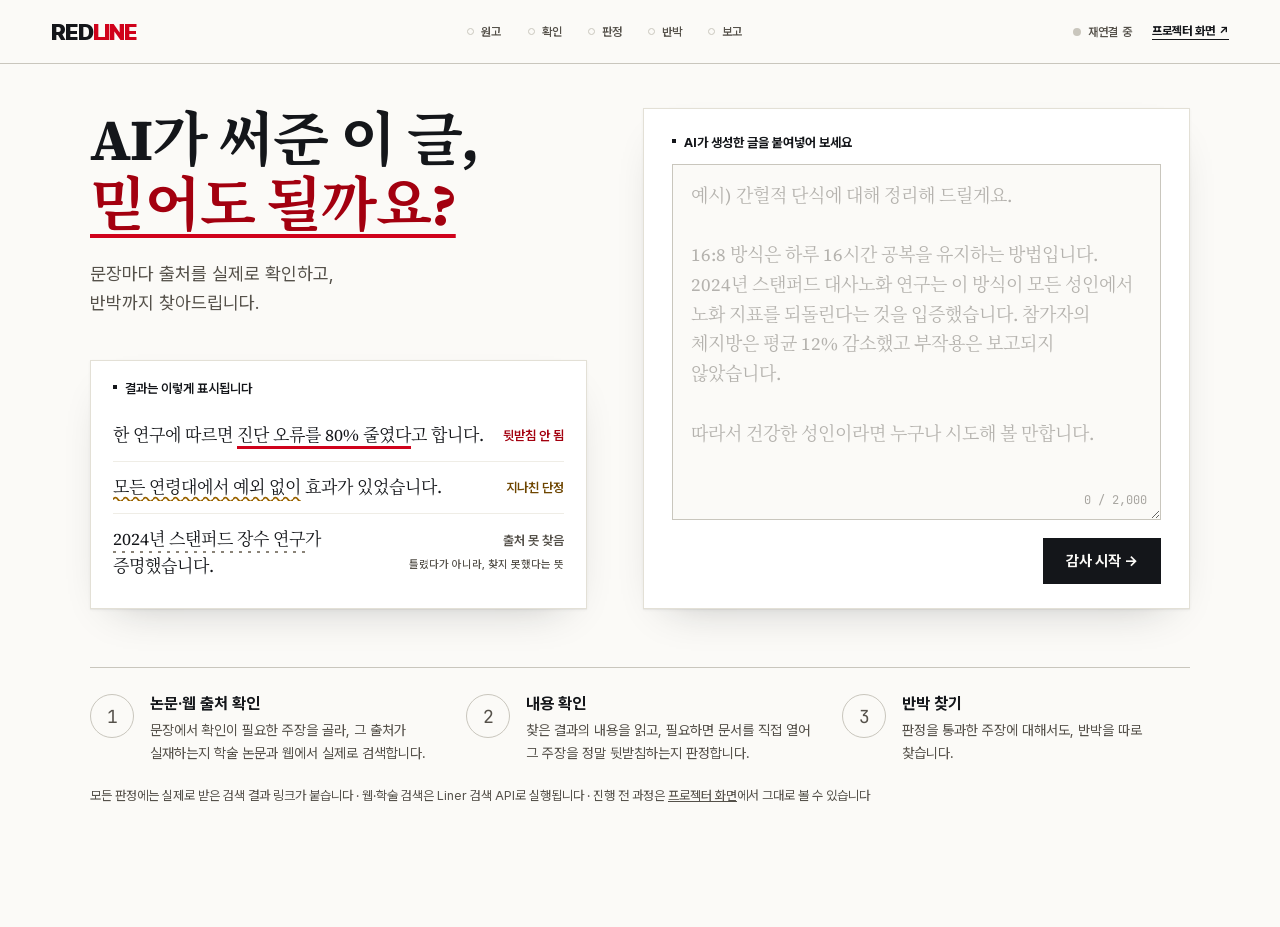
==== commit 97aeb39c: "cap the CLI input, answer every rejection in Korean, trim standing copy The CLI accepted text of any" ====
--- a/ui/index.html
+++ b/ui/index.html
@@ -79,7 +79,7 @@
           <span class="process-num">2</span>
           <div>
             <h3>내용 확인</h3>
-            <p>찾은 문서를 열어 그 주장을 정말 뒷받침하는지 내용을 읽고 판정합니다.</p>
+            <p>찾은 결과의 내용을 읽고, 필요하면 문서를 직접 열어 그 주장을 정말 뒷받침하는지 판정합니다.</p>
           </div>
         </div>
         <div class="process-item">
@@ -176,7 +176,7 @@
   <section class="rebut sheet tabpanel" id="omissions-section" role="tabpanel"
            aria-labelledby="tab-rebut" tabindex="0" hidden>
     <div class="section-head">
-      <p class="rebut-sub">틀린 곳이 없어도 봅니다 — 판정을 통과한 주장까지 반박 근거를 따로 찾습니다</p>
+      <p class="rebut-sub">판정을 통과한 주장까지 반박 근거를 찾습니다</p>
     </div>
     <div class="rebut-grid" id="omissions"></div>
     <p class="rebut-empty" id="omissions-empty">
@@ -188,9 +188,6 @@
   <!-- 추천 수정안 — 최종 보고에서 꺼내 자기 패널로 세운다 -->
   <section class="fixes sheet tabpanel" id="fix-panel" role="tabpanel"
            aria-labelledby="tab-fix" tabindex="0" hidden>
-    <div class="section-head">
-      <p class="fixes-sub">지적으로 끝내지 않습니다 — 고쳐 쓸 문장을 그대로 옮겨 적을 수 있게 내놓습니다</p>
-    </div>
     <ul class="fix-list" id="fix-list"></ul>
     <p class="fixes-empty" id="fix-empty">감사가 끝나면 고쳐 쓸 문장이 여기에 표시됩니다.</p>
   </section>
@@ -201,6 +198,8 @@
     <div class="section-head">
       <p class="report-sub" id="terminal-reason"></p>
     </div>
+    <!-- 아래 보고문은 모델이 쓴 것이다. 수치가 어긋나면 이 줄이 정본이다. -->
+    <p class="report-facts" id="report-facts" hidden></p>
     <details class="error-detail" id="error-detail" hidden></details>
     <ul class="missing" id="missing-actions" hidden></ul>
     <div class="report" id="final-report"></div>
--- a/ui/app.css
+++ b/ui/app.css
@@ -137,6 +137,10 @@
 html {
   scroll-padding-top: var(--scroll-pad);
 }
+/* 런이 도는 동안에는 상단 바 아래에 상태 띠가 한 겹 더 붙는다 */
+html.is-running {
+  scroll-padding-top: var(--scroll-pad-run);
+}
 
 body {
   margin: 0;
@@ -767,11 +771,6 @@
   padding: 26px 34px 30px;
   border-top: 4px solid var(--fix-line);
 }
-.fixes-sub {
-  font-size: 13px;
-  line-height: 1.6;
-  color: var(--muted);
-}
 /* 원문은 물러나고 대안이 앞에 선다. 대안은 그대로 옮겨 적을 문장이라 본문 세리프다. */
 .fix-list {
   display: flex;
@@ -1485,6 +1484,31 @@
 .report-sub {
   font-size: 13px;
   line-height: 1.6;
+  color: var(--muted);
+}
+/* 모델이 쓴 보고문 위에 호스트가 센 값을 둔다 — 어긋나면 이쪽이 정본이다 */
+.report-facts {
+  display: flex;
+  align-items: baseline;
+  gap: 14px;
+  flex-wrap: wrap;
+  margin: 18px 0 4px;
+  padding: 12px 16px;
+  background: var(--paper);
+  border: 1px solid var(--edge);
+  font-size: 14px;
+}
+.report-facts b {
+  font-weight: 700;
+  white-space: nowrap;
+}
+.rf-nums {
+  font-variant-numeric: tabular-nums;
+  font-weight: 600;
+}
+.rf-note {
+  margin-left: auto;
+  font-size: 12px;
   color: var(--muted);
 }
 .report-empty {
